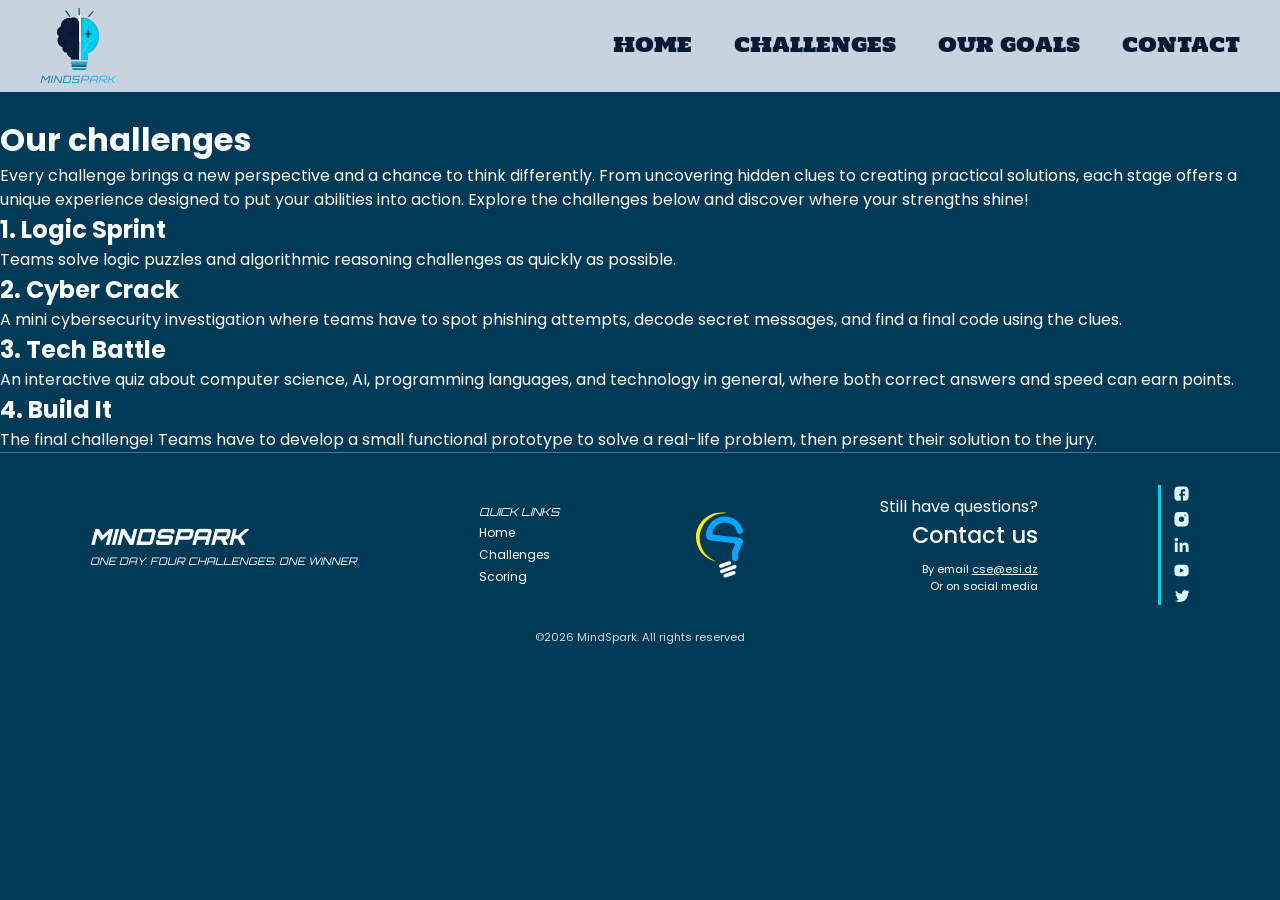
==== challenges.html @ 282cb695 "Add challenges and goals pages" ====
<!DOCTYPE html>
<html lang="en">
<head>
  <meta charset="UTF-8">
  <meta name="viewport" content="width=device-width, initial-scale=1.0">
  <title>Challenges - MindSpark</title>
  <link rel="preconnect" href="https://fonts.googleapis.com">
  <link rel="preconnect" href="https://fonts.gstatic.com" crossorigin>
  <link href="https://fonts.googleapis.com/css2?family=Alfa+Slab+One&family=Holtwood+One+SC&family=JetBrains+Mono&family=Orbitron:wght@500;700;900&family=Poppins:wght@400;500;600&display=swap" rel="stylesheet">
  <link rel="stylesheet" href="style.css">
  <link rel="stylesheet" href="pages.css">
</head>
<body>

  <!-- ===== HEADER ===== -->
  <header class="site-header">
    <a href="index.html" class="brand">
      <img src="images/mindsparklogo.svg" alt="" class="brand-logo">
      <span class="logo-name">MindSpark</span>
    </a>
    <nav class="nav">
      <a href="index.html">Home</a>
      <a href="challenges.html">Challenges</a>
      <a href="goals.html">Our goals</a>
      <a href="index.html#contact">Contact</a>
    </nav>
  </header>

<main>
  
    <img src="images/star.svg" alt="" class="star star-left">
  <img src="images/star.svg" alt="" class="star star-right">

  <h1 class="page-title">Our challenges</h1>

  <p class="page-intro">
    Every challenge brings a new perspective and a chance to think differently.
    From uncovering hidden clues to creating practical solutions, each stage offers
    a unique experience designed to put your abilities into action. Explore the
    challenges below and discover where your strengths shine!
  </p>

  <!-- Cards -->
  <div class="page-grid">
    
    <article class="page-card">
      <h2>1. Logic Sprint</h2>
      <p>Teams solve logic puzzles and algorithmic reasoning challenges as quickly as possible.</p>
    </article>

    <article class="page-card">
      <h2>2. Cyber Crack</h2>
      <p>A mini cybersecurity investigation where teams have to spot phishing attempts, decode secret messages, and find a final code using the clues.</p>
    </article>

    <article class="page-card">
      <h2>3. Tech Battle</h2>
      <p>An interactive quiz about computer science, AI, programming languages, and technology in general, where both correct answers and speed can earn points.</p>
    </article>

    <article class="page-card">
      <h2>4. Build It</h2>
      <p>The final challenge! Teams have to develop a small functional prototype to solve a real-life problem, then present their solution to the jury.</p>
    </article>
  </div>

</main>

  <!-- ===== FOOTER ===== -->
  <footer id="contact" class="footer">
    <div class="footer-inner">
      <div class="footer-brand">
        <p class="footer-title">MindSpark</p>
        <p class="footer-sub">One day. Four challenges. One winner.</p>
      </div>

      <div class="footer-links">
        <p class="footer-heading">Quick links</p>
        <a href="#home">Home</a>
        <a href="challenges.html">Challenges</a>
        <a href="goals.html">Scoring</a>
      </div>

      <img src="images/cselogo.svg" alt="CSE logo" class="footer-logo">

      <div class="footer-contact">
        <p class="footer-question">Still have questions?</p>
        <p class="footer-contact-title">Contact us</p>
        <p class="footer-small">By email <a href="mailto:cse@esi.dz">cse@esi.dz</a></p>
        <p class="footer-small">Or on social media</p>
      </div>

      <div class="socials">
        <img src="images/socialmedia.svg" alt="Social media">
      </div>
    </div>
    <p class="copyright">©2026 MindSpark. All rights reserved</p>
  </footer>

  <script src="script.js"></script>

</body>
</html>
---- style.css ----
/* ===== Police Sprintura Demo =====
   Mets le fichier de la police dans un dossier "fonts" et vérifie le nom ci-dessous.
   Si le fichier n'existe pas, le navigateur utilise Orbitron à la place. */
@font-face {
  font-family: 'Sprintura Demo';
  src: url('fonts/Sprintura-Demo.otf') format('opentype');
  font-display: swap;
}

/* ===== Variables (couleurs et polices, tirées de Figma) ===== */
:root {
  --bg: #003a57;
  --header: #c8d3e0;
  --navy: #0a1a33;
  --navy-border: #1f3a5f;
  --cyan: #00cdef;
  --teal: #0086a0;
  --line: #01618d;
  --white: #ffffff;
  --font-title: 'Sprintura Demo', 'Orbitron', sans-serif;
  --font-nav: 'Holtwood One SC', serif;
  --font-quote: 'Alfa Slab One', serif;
  --font-body: 'Poppins', sans-serif;
  --font-mono: 'JetBrains Mono', monospace;
}

* { box-sizing: border-box; margin: 0; padding: 0; }
html { scroll-behavior: smooth; }

body {
  background: var(--bg);
  color: var(--white);
  font-family: var(--font-body);
  line-height: 1.5;
}

a { color: inherit; text-decoration: none; }

/* ===== Header ===== */
.site-header {
  display: flex;
  justify-content: space-between;
  align-items: center;
  background: var(--header);
  padding: 8px 40px;
  position: sticky;
  top: 0;
  z-index: 10;
}
.brand { display: flex; flex-direction: column; align-items: center; line-height: 1; }
.brand-logo { height: 62px; width: auto; display: block; }

/* Texte "MINDSPARK" sous le logo (police Sprintura Demo, dégradé comme dans Figma) */
.logo-name {
  font-family: var(--font-title);
  font-style: italic;
  font-weight: 400;
  text-transform: uppercase;
  letter-spacing: 1px;
  background: linear-gradient(90deg, #01618d, #00cdef);
  -webkit-background-clip: text;
  background-clip: text;
  color: transparent;
}
.brand .logo-name { font-size: 10px; margin-top: 4px; }

.nav { display: flex; gap: 42px; }
.nav a {
  font-family: var(--font-nav);
  font-weight: 400;
  font-size: 20px;
  text-transform: uppercase;
  color: var(--navy);
  padding: 4px 0;
  border-bottom: 2px solid transparent;
  transition: border-color 0.2s;
}
.nav a:hover,
.nav a.active { border-bottom-color: var(--navy); }

/* ===== Hero ===== */
.hero {
  display: flex;
  justify-content: space-between;
  align-items: center;
  gap: 40px;
  max-width: 1100px;
  margin: 0 auto;
  padding: 50px 40px 50px;
}
/* Centre tout le bloc de texte du hero (citation, titre, slogan, dates, bouton) */
.hero-text {
  display: flex;
  flex-direction: column;
  align-items: center;
  text-align: center;
}
.quote {
  font-family: var(--font-quote);
  color: var(--cyan);
  font-weight: 400;
  font-size: 24px;
  margin-bottom: 44px;
}
.title {
  font-family: var(--font-title);
  font-weight: 900;
  font-style: italic;
  font-size: clamp(2.5rem, 7vw, 4.5rem);
  text-transform: uppercase;
  letter-spacing: 2px;
  line-height: 1;
  margin-bottom: 29px;
}
.tagline {
  font-family: var(--font-title);
  font-style: italic;
  text-transform: uppercase;
  font-size: 20px;
  letter-spacing: 1px;
  margin-bottom: 35px;
}
.pills { display: flex; flex-wrap: wrap; gap: 24px; margin-bottom: 62px; }
.pill {
  font-family: var(--font-title);
  font-size: 15px;
  text-transform: uppercase;
  background: rgba(10, 26, 58, 0.5);
  padding: 14px 28px;
  border-radius: 10px;
}

.btn {
  display: inline-block;
  background: var(--cyan);
  color: var(--navy);
  font-size: 20px;
  font-weight: 600;
  padding: 19px 26px;
  border-radius: 999px;
  transition: transform 0.15s, background 0.15s;
}
.btn:hover { background: #33d6f5; transform: translateY(-2px); }

.hero-logo { text-align: center; }
.hero-logo img { width: 180px; max-width: 100%; height: auto; display: block; margin: 0 auto; }
.hero-logo .logo-name { font-size: 22px; margin-top: 10px; }

/* ===== About ===== */
.about {
  max-width: 1100px;
  margin: 0 auto;
  padding: 20px 40px;
}
.section-title {
  font-family: var(--font-body);
  font-weight: 400;
  font-size: 1.1rem;
  color: #8fb3c7;
  margin-bottom: 8px;
}
.divider { border: none; height: 8px; background: var(--line); margin-bottom: 28px; }

.about-text {
  font-family: var(--font-title);
  font-style: italic;
  font-size: 13px;
  text-transform: uppercase;
  letter-spacing: 0.5px;
  margin-bottom: 24px;
}

.rounds {
  display: flex;
  flex-wrap: wrap;
  align-items: center;
  gap: 16px;
  margin-bottom: 24px;
}
.round, .total {
  font-family: var(--font-title);
  font-style: italic;
  font-size: 14px;
  text-transform: uppercase;
  height: 44px;
  padding: 0 24px;
  display: flex;
  align-items: center;
  justify-content: center;
}
.round {
  width: 120px;
  padding: 0;
  background: var(--navy);
  border: 1px solid var(--navy-border);
  border-radius: 15px;
}
.total {
  background: var(--cyan);
  color: var(--navy);
  font-weight: 700;
  border-radius: 20px;
}
.equals { color: var(--cyan); font-weight: 700; }

/* ===== Challenges (cartes) ===== */
.challenges {
  display: grid;
  grid-template-columns: repeat(4, 1fr);
  gap: 24px;
  max-width: 1100px;
  margin: 0 auto;
  padding: 24px 40px 60px;
}
.card {
  background: var(--white);
  color: var(--navy);
  border-radius: 20px;
  border-top: 6px solid var(--navy);
  padding: 20px 24px 28px;
  min-height: 119px;
  text-align: center;
}
.card-1, .card-3 { border-top-color: var(--cyan); }
.card-num {
  display: block;
  text-align: center;
  font-family: var(--font-mono);
  font-size: 14px;
  color: var(--teal);
  margin-bottom: 10px;
}
.card h3 {
  font-family: var(--font-title);
  font-style: italic;
  font-size: 20px;
  text-transform: uppercase;
}

/* ===== Footer ===== */
.footer {
  scroll-margin-top: 70px;
  border-top: 1px solid rgba(255, 255, 255, 0.3);
  padding: 32px 40px 16px;
}
.footer-inner {
  display: flex;
  flex-wrap: wrap;
  justify-content: space-between;
  align-items: center;
  gap: 24px;
  max-width: 1100px;
  margin: 0 auto;
}
.footer-title {
  font-family: var(--font-title);
  font-weight: 900;
  font-style: italic;
  font-size: 1.4rem;
  text-transform: uppercase;
}
.footer-sub { font-family: var(--font-title); font-style: italic; font-size: 0.65rem; text-transform: uppercase; }

.footer-links { display: flex; flex-direction: column; gap: 4px; font-size: 0.75rem; }
.footer-heading { font-family: var(--font-title); font-style: italic; font-size: 0.7rem; text-transform: uppercase; }
.footer-links a:hover { color: var(--cyan); }

.footer-logo { height: 80px; width: auto; }

.footer-contact { text-align: right; }
.footer-question { font-size: 1rem; }
.footer-contact-title { font-size: 1.4rem; font-weight: 500; margin-bottom: 8px; }
.footer-small { font-size: 0.7rem; }
.footer-small a { text-decoration: underline; }

.socials { border-left: 3px solid var(--cyan); padding-left: 12px; }
.socials img { height: 120px; width: auto; display: block; }

.copyright { text-align: center; font-size: 0.7rem; margin-top: 24px; opacity: 0.8; }

/* ===== Responsive (tablette et mobile) ===== */
@media (max-width: 900px) {
  .challenges { grid-template-columns: repeat(2, 1fr); }
}
@media (max-width: 700px) {
  .site-header { flex-direction: column; gap: 8px; padding: 8px 16px; }
  .brand-logo { height: 56px; }
  .nav { gap: 16px; flex-wrap: wrap; justify-content: center; }
  .nav a { font-size: 0.8rem; }
  .hero { flex-direction: column-reverse; text-align: center; padding: 32px 20px; }
  .pills { justify-content: center; }
  .hero-logo img { width: 150px; }
  .about, .challenges, .footer { padding-left: 20px; padding-right: 20px; }
  .challenges { grid-template-columns: 1fr; }
  .footer-inner { flex-direction: column; text-align: center; }
  .footer-contact { text-align: center; }
  .socials { border-left: none; padding-left: 0; }
}
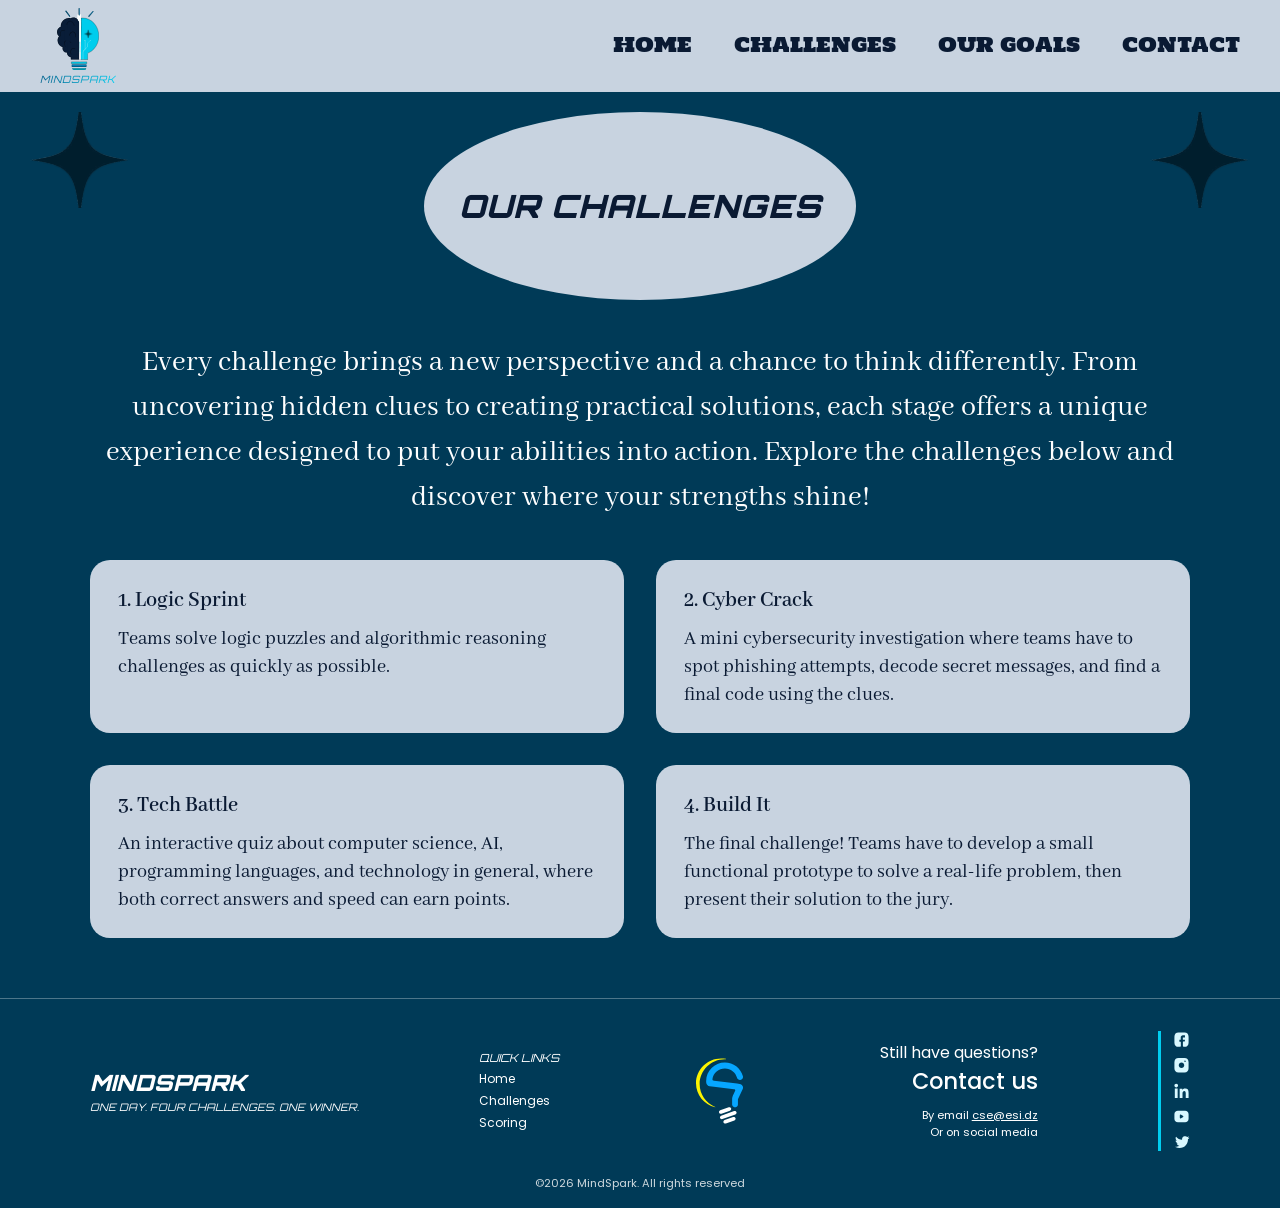
==== commit 3ced0c5f: "Add challenges and goals pages" ====
--- a/challenges.html
+++ b/challenges.html
@@ -6,7 +6,7 @@
   <title>Challenges - MindSpark</title>
   <link rel="preconnect" href="https://fonts.googleapis.com">
   <link rel="preconnect" href="https://fonts.gstatic.com" crossorigin>
-  <link href="https://fonts.googleapis.com/css2?family=Alfa+Slab+One&family=Holtwood+One+SC&family=JetBrains+Mono&family=Orbitron:wght@500;700;900&family=Poppins:wght@400;500;600&display=swap" rel="stylesheet">
+  <link href="https://fonts.googleapis.com/css2?family=Alfa+Slab+One&family=Holtwood+One+SC&family=JetBrains+Mono&family=Orbitron:wght@500;700;900&family=Poppins:wght@400;500;600&family=Abhaya+Libre:wght@600&display=swap" rel="stylesheet">
   <link rel="stylesheet" href="style.css">
   <link rel="stylesheet" href="pages.css">
 </head>
@@ -28,8 +28,8 @@
 
 <main>
   
-    <img src="images/star.svg" alt="" class="star star-left">
-  <img src="images/star.svg" alt="" class="star star-right">
+    <img src="images/star.png" alt="" class="star star-left">
+    <img src="images/star.png" alt="" class="star star-right">
 
   <h1 class="page-title">Our challenges</h1>
 
--- a/pages.css
+++ b/pages.css
@@ -0,0 +1,86 @@
+main {
+  padding: 20px 40px 60px;
+  position: relative;
+}
+
+.page-intro,
+.page-grid {
+  max-width: 1100px;
+  margin: 0 auto;
+}
+
+.star {
+  position: absolute;
+  width: 100px;
+  opacity: 0.69;
+  pointer-events:none;
+}
+
+.star-left {
+  top: 20px;
+  left: 30px;
+}
+
+.star-right {
+  top: 20px;
+  right: 30px;
+}
+/* ==================================================*/
+.page-title {
+  font-family: var(--font-title);
+  font-size: 32px;
+  font-style: italic;
+  font-weight: 900;
+  text-transform: uppercase;
+  letter-spacing: 1px;
+  text-align: center;
+  color: var(--navy);
+  background: var(--header);
+  padding: 70px 35px;
+  border-radius: 50%;
+  width: fit-content;
+  margin: 0 auto 40px;
+}
+
+.page-intro {
+  font-family: 'Abhaya Libre', serif;
+  font-size: 30px;
+  line-height: 1.5;
+  text-align: center;
+  margin-bottom: 40px;
+}
+
+.page-grid {
+  display: grid;
+  grid-template-columns: repeat(2, 1fr);
+  gap: 32px;
+}
+
+.page-card {
+  font-family: 'Abhaya Libre', serif;
+  color: var(--navy);
+  background: var(--header);
+  border-radius: 20px;
+  padding: 24px 28px;
+}
+
+.page-card h2 {
+  font-size: 22px;
+  font-weight: 600;
+  margin-bottom: 8px;
+}
+
+.page-card p {
+  font-size: 20px;
+  line-height: 1.4;
+}
+
+/* Responsive design */
+
+@media (max-width: 700px) {
+  main { padding: 20px; }
+  .page-grid { grid-template-columns: 1fr; }
+  .page-title { font-size: 22px; padding: 20px 32px; }
+  .page-intro { font-size: 18px; }
+  .star { width: 50px; }
+}
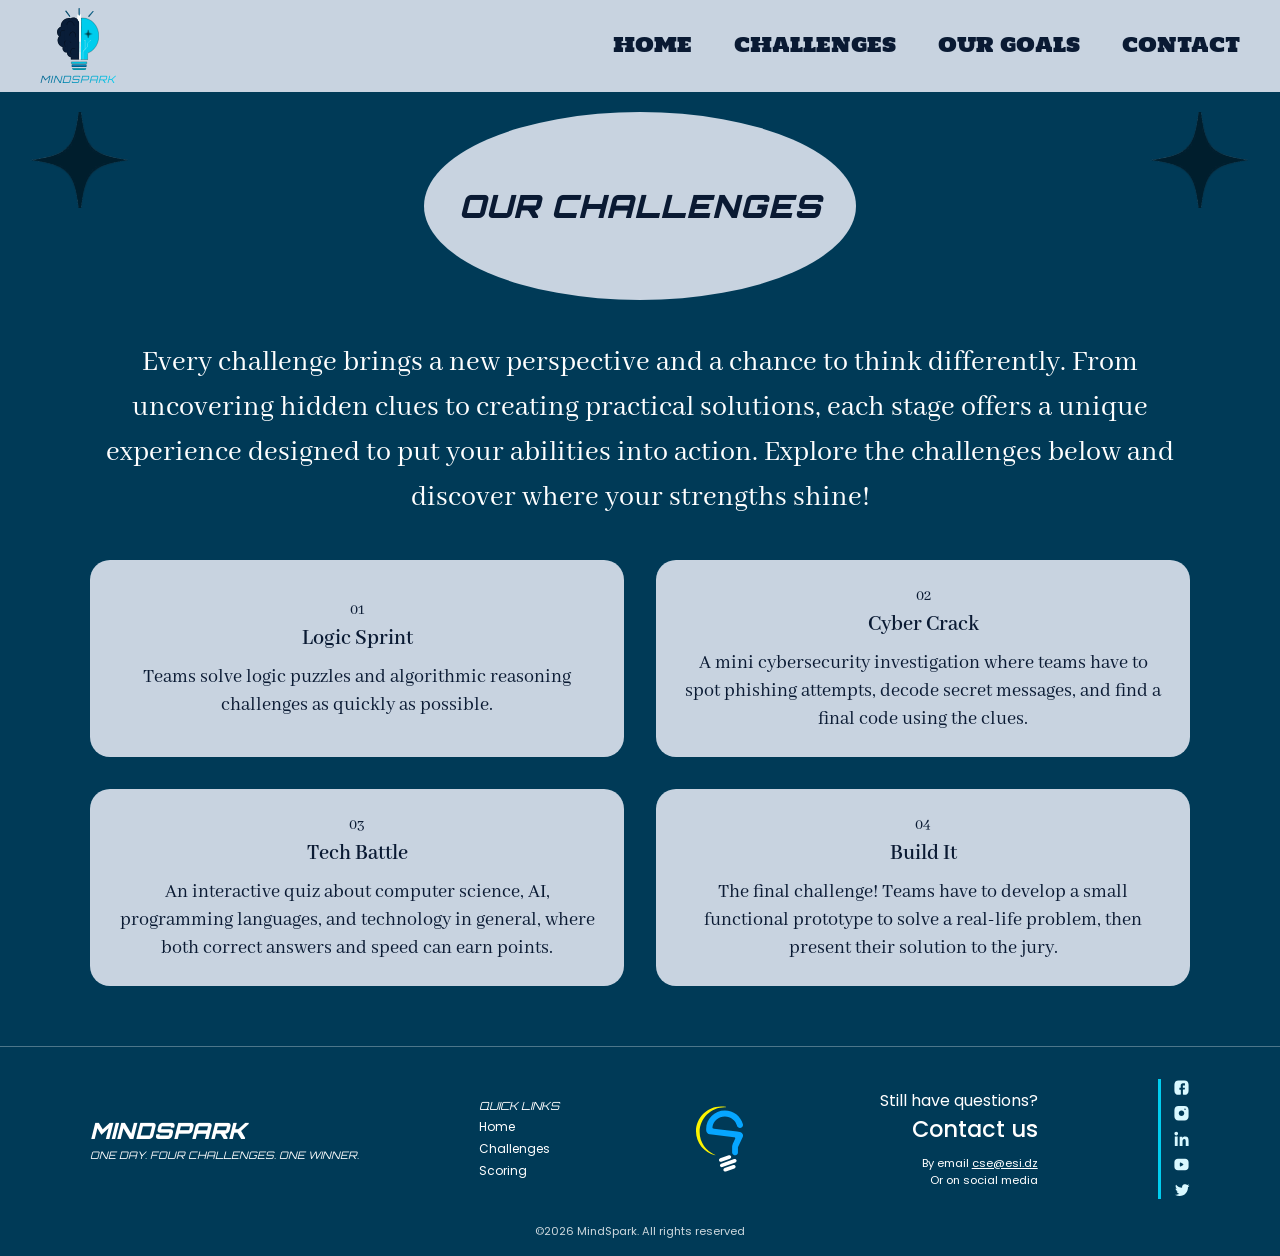
==== commit 22d43044: "Enhance challenge cards with interactive design and images" ====
--- a/challenges.html
+++ b/challenges.html
@@ -43,25 +43,33 @@
   <!-- Cards -->
   <div class="page-grid">
     
-    <article class="page-card">
-      <h2>1. Logic Sprint</h2>
-      <p>Teams solve logic puzzles and algorithmic reasoning challenges as quickly as possible.</p>
-    </article>
+    <article class="page-card card-interactive" tabindex="0">
+  <span class="card-number">01</span>
+  <h2>Logic Sprint</h2>
+  <p class="card-text">Teams solve logic puzzles and algorithmic reasoning challenges as quickly as possible.</p>
+  <img class="card-image" src="images/logic-sprint.png" alt="">
+</article>
 
-    <article class="page-card">
-      <h2>2. Cyber Crack</h2>
-      <p>A mini cybersecurity investigation where teams have to spot phishing attempts, decode secret messages, and find a final code using the clues.</p>
-    </article>
+<article class="page-card card-interactive" tabindex="0">
+  <span class="card-number">02</span>
+  <h2>Cyber Crack</h2>
+  <p class="card-text">A mini cybersecurity investigation where teams have to spot phishing attempts, decode secret messages, and find a final code using the clues.</p>
+  <img class="card-image" src="images/cyber-crack.png" alt="">
+</article>
 
-    <article class="page-card">
-      <h2>3. Tech Battle</h2>
-      <p>An interactive quiz about computer science, AI, programming languages, and technology in general, where both correct answers and speed can earn points.</p>
-    </article>
+<article class="page-card card-interactive" tabindex="0">
+  <span class="card-number">03</span>
+  <h2>Tech Battle</h2>
+  <p class="card-text">An interactive quiz about computer science, AI, programming languages, and technology in general, where both correct answers and speed can earn points.</p>
+  <img class="card-image" src="images/tech-battle.png" alt="">
+</article>
 
-    <article class="page-card">
-      <h2>4. Build It</h2>
-      <p>The final challenge! Teams have to develop a small functional prototype to solve a real-life problem, then present their solution to the jury.</p>
-    </article>
+<article class="page-card card-interactive" tabindex="0">
+  <span class="card-number">04</span>
+  <h2>Build It</h2>
+  <p class="card-text">The final challenge! Teams have to develop a small functional prototype to solve a real-life problem, then present their solution to the jury.</p>
+  <img class="card-image" src="images/build-it.png" alt="">
+</article>
   </div>
 
 </main>
--- a/pages.css
+++ b/pages.css
@@ -83,4 +83,22 @@
   .page-title { font-size: 22px; padding: 20px 32px; }
   .page-intro { font-size: 18px; }
   .star { width: 50px; }
-}+}
+
+/*=========CARD INTERACTIVE */
+
+.card-interactive {
+  min-height: 160px;
+  display: flex;
+  flex-direction: column;
+  justify-content: center;
+  align-items: center;
+  text-align: center;
+  overflow: hidden;
+  cursor: pointer;
+}
+
+/* Images are hidden until the expanded view */
+.card-image {
+  display: none;
+}
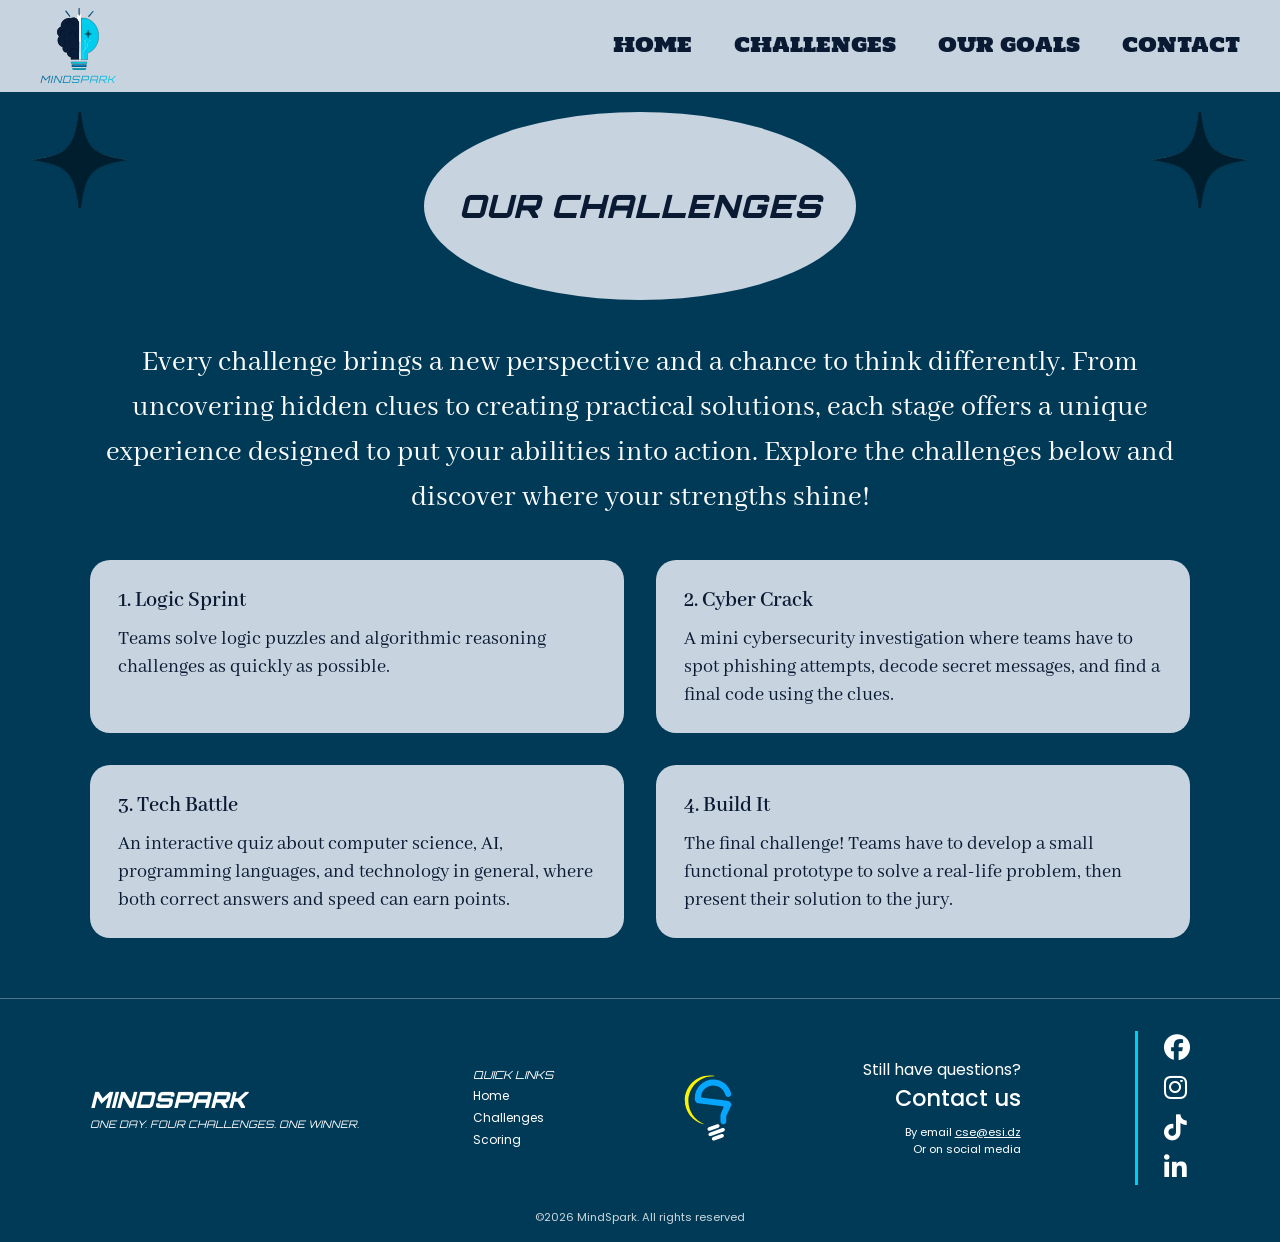
==== commit cf635d2f: "last changes socila media links date links" ====
--- a/challenges.html
+++ b/challenges.html
@@ -6,6 +6,7 @@
   <title>Challenges - MindSpark</title>
   <link rel="preconnect" href="https://fonts.googleapis.com">
   <link rel="preconnect" href="https://fonts.gstatic.com" crossorigin>
+  <link rel="stylesheet" href="https://cdnjs.cloudflare.com/ajax/libs/font-awesome/6.7.2/css/all.min.css">
   <link href="https://fonts.googleapis.com/css2?family=Alfa+Slab+One&family=Holtwood+One+SC&family=JetBrains+Mono&family=Orbitron:wght@500;700;900&family=Poppins:wght@400;500;600&family=Abhaya+Libre:wght@600&display=swap" rel="stylesheet">
   <link rel="stylesheet" href="style.css">
   <link rel="stylesheet" href="pages.css">
@@ -43,33 +44,25 @@
   <!-- Cards -->
   <div class="page-grid">
     
-    <article class="page-card card-interactive" tabindex="0">
-  <span class="card-number">01</span>
-  <h2>Logic Sprint</h2>
-  <p class="card-text">Teams solve logic puzzles and algorithmic reasoning challenges as quickly as possible.</p>
-  <img class="card-image" src="images/logic-sprint.png" alt="">
-</article>
+    <article class="page-card">
+      <h2>1. Logic Sprint</h2>
+      <p>Teams solve logic puzzles and algorithmic reasoning challenges as quickly as possible.</p>
+    </article>
 
-<article class="page-card card-interactive" tabindex="0">
-  <span class="card-number">02</span>
-  <h2>Cyber Crack</h2>
-  <p class="card-text">A mini cybersecurity investigation where teams have to spot phishing attempts, decode secret messages, and find a final code using the clues.</p>
-  <img class="card-image" src="images/cyber-crack.png" alt="">
-</article>
+    <article class="page-card">
+      <h2>2. Cyber Crack</h2>
+      <p>A mini cybersecurity investigation where teams have to spot phishing attempts, decode secret messages, and find a final code using the clues.</p>
+    </article>
 
-<article class="page-card card-interactive" tabindex="0">
-  <span class="card-number">03</span>
-  <h2>Tech Battle</h2>
-  <p class="card-text">An interactive quiz about computer science, AI, programming languages, and technology in general, where both correct answers and speed can earn points.</p>
-  <img class="card-image" src="images/tech-battle.png" alt="">
-</article>
+    <article class="page-card">
+      <h2>3. Tech Battle</h2>
+      <p>An interactive quiz about computer science, AI, programming languages, and technology in general, where both correct answers and speed can earn points.</p>
+    </article>
 
-<article class="page-card card-interactive" tabindex="0">
-  <span class="card-number">04</span>
-  <h2>Build It</h2>
-  <p class="card-text">The final challenge! Teams have to develop a small functional prototype to solve a real-life problem, then present their solution to the jury.</p>
-  <img class="card-image" src="images/build-it.png" alt="">
-</article>
+    <article class="page-card">
+      <h2>4. Build It</h2>
+      <p>The final challenge! Teams have to develop a small functional prototype to solve a real-life problem, then present their solution to the jury.</p>
+    </article>
   </div>
 
 </main>
@@ -83,11 +76,11 @@
       </div>
 
       <div class="footer-links">
-        <p class="footer-heading">Quick links</p>
-        <a href="#home">Home</a>
-        <a href="challenges.html">Challenges</a>
-        <a href="goals.html">Scoring</a>
-      </div>
+  <p class="footer-heading">Quick links</p>
+  <p>Home</p>
+  <p>Challenges</p>
+  <p>Scoring</p>
+</div>
 
       <img src="images/cselogo.svg" alt="CSE logo" class="footer-logo">
 
@@ -98,9 +91,21 @@
         <p class="footer-small">Or on social media</p>
       </div>
 
+     
       <div class="socials">
-        <img src="images/socialmedia.svg" alt="Social media">
-      </div>
+  <a href="https://www.facebook.com/share/1VjMFoWEGK/" target="_blank" rel="noopener noreferrer" aria-label="Facebook">
+    <i class="fa-brands fa-facebook"></i>
+  </a>
+  <a href="https://www.instagram.com/cse.club?mdxt=NXhveTd4ZTdyaWZw" target="_blank" rel="noopener noreferrer" aria-label="Instagram">
+    <i class="fa-brands fa-instagram"></i>
+  </a>
+  <a href="https://www.tiktok.com/@cse.club?_r=1&_t=ZS-9BA3xOVMsVj" target="_blank" rel="noopener noreferrer" aria-label="TikTok">
+    <i class="fa-brands fa-tiktok"></i>
+  </a>
+  <a href="https://cse.club/?fbclid=IwVERDUAVZ0J1leHRuA2FlbQIxMABwZG9mAXNydGMGYXBwX2lkDDM1MDY4NTUzMTcyOAABH925kTKitYzZVvyW46TVlISAHkhtGbdVegkDOoveREduNSabRCrUwSxsLre5_aem_7GPtIo8prLgBS6XtbK8KRQ" target="_blank" rel="noopener noreferrer" aria-label="LinkedIn">
+    <i class="fa-brands fa-linkedin-in"></i>
+  </a>
+</div>
     </div>
     <p class="copyright">©2026 MindSpark. All rights reserved</p>
   </footer>
--- a/style.css
+++ b/style.css
@@ -295,4 +295,102 @@
   .footer-inner { flex-direction: column; text-align: center; }
   .footer-contact { text-align: center; }
   .socials { border-left: none; padding-left: 0; }
+}
+
+
+/* ===== Agenda ===== */
+.agenda {
+  max-width: 1100px;
+  margin: 0 auto;
+  padding: 20px 40px 60px;
+}
+
+.agenda-table {
+  width: 100%;
+  border-collapse: collapse;
+}
+/* Header row stays for screen readers, hidden visually */
+.agenda-table thead {
+  position: absolute;
+  width: 1px;
+  height: 1px;
+  overflow: hidden;
+  clip: rect(0 0 0 0);
+  white-space: nowrap;
+}
+.agenda-table td {
+  padding: 14px 0;
+  vertical-align: middle;
+  border-bottom: 1px solid rgba(255, 255, 255, 0.2);
+}
+.agenda-table tr:last-child td { border-bottom: none; }
+
+.agenda-table td:first-child {
+  width: 220px;
+  padding-right: 16px;
+  font-family: var(--font-title);
+  font-style: italic;
+  font-weight: 700;
+  font-size: 18px;
+  white-space: nowrap;
+}
+.agenda-table td:nth-child(2) {
+  padding-right: 16px;
+  font-size: 16px;
+}
+.agenda-table td:last-child {
+  text-align: right;
+  white-space: nowrap;
+}
+
+/* Challenge rows are highlighted, breaks are dimmed */
+.is-round td:first-child { color: var(--cyan); }
+.is-round td:nth-child(2) { font-weight: 600; }
+.is-break td { color: #8fb3c7; }
+
+.round-tag {
+  display: inline-block;
+  background: var(--cyan);
+  color: var(--navy);
+  font-family: var(--font-title);
+  font-style: italic;
+  font-weight: 700;
+  font-size: 12px;
+  letter-spacing: 1px;
+  text-transform: uppercase;
+  padding: 6px 14px;
+  border-radius: 999px;
+}
+
+@media (max-width: 700px) {
+  .agenda { padding-left: 20px; padding-right: 20px; }
+  .agenda-table, .agenda-table tbody, .agenda-table tr, .agenda-table td { display: block; }
+  .agenda-table tr { padding: 14px 0; border-bottom: 1px solid rgba(255, 255, 255, 0.2); }
+  .agenda-table tr:last-child { border-bottom: none; }
+  .agenda-table td, .agenda-table tr:last-child td { padding: 0; border-bottom: none; }
+  .agenda-table td:first-child { width: auto; font-size: 15px; }
+  .agenda-table td:nth-child(2) { margin-top: 4px; font-size: 15px; }
+  .agenda-table td:last-child { text-align: left; margin-top: 8px; }
+  .agenda-table td:last-child:empty { display: none; }
+}
+/* ===== Social media icons ===== */
+.socials {
+  display: flex;
+  flex-direction: column;
+  justify-content: space-between;
+  gap: 14px;
+  border-left: 3px solid var(--cyan);
+  padding: 4px 0 4px 26px;
+}
+
+.socials a {
+  color: var(--white);
+  font-size: 26px;
+  line-height: 1;
+  transition: color 0.2s, transform 0.2s;
+}
+
+.socials a:hover {
+  color: var(--cyan);
+  transform: scale(1.15);
 }
--- a/pages.css
+++ b/pages.css
@@ -84,21 +84,11 @@
   .page-intro { font-size: 18px; }
   .star { width: 50px; }
 }
-
-/*=========CARD INTERACTIVE */
-
-.card-interactive {
-  min-height: 160px;
-  display: flex;
-  flex-direction: column;
-  justify-content: center;
-  align-items: center;
-  text-align: center;
-  overflow: hidden;
-  cursor: pointer;
+@media (max-width: 700px) {
+  main { padding: 20px; }
+  .page-grid { grid-template-columns: 1fr; }
+  .page-title { font-size: 22px; padding: 20px 32px; }
+  .page-intro { font-size: 18px; }
+  .star { width: 50px; }
 }
 
-/* Images are hidden until the expanded view */
-.card-image {
-  display: none;
-}
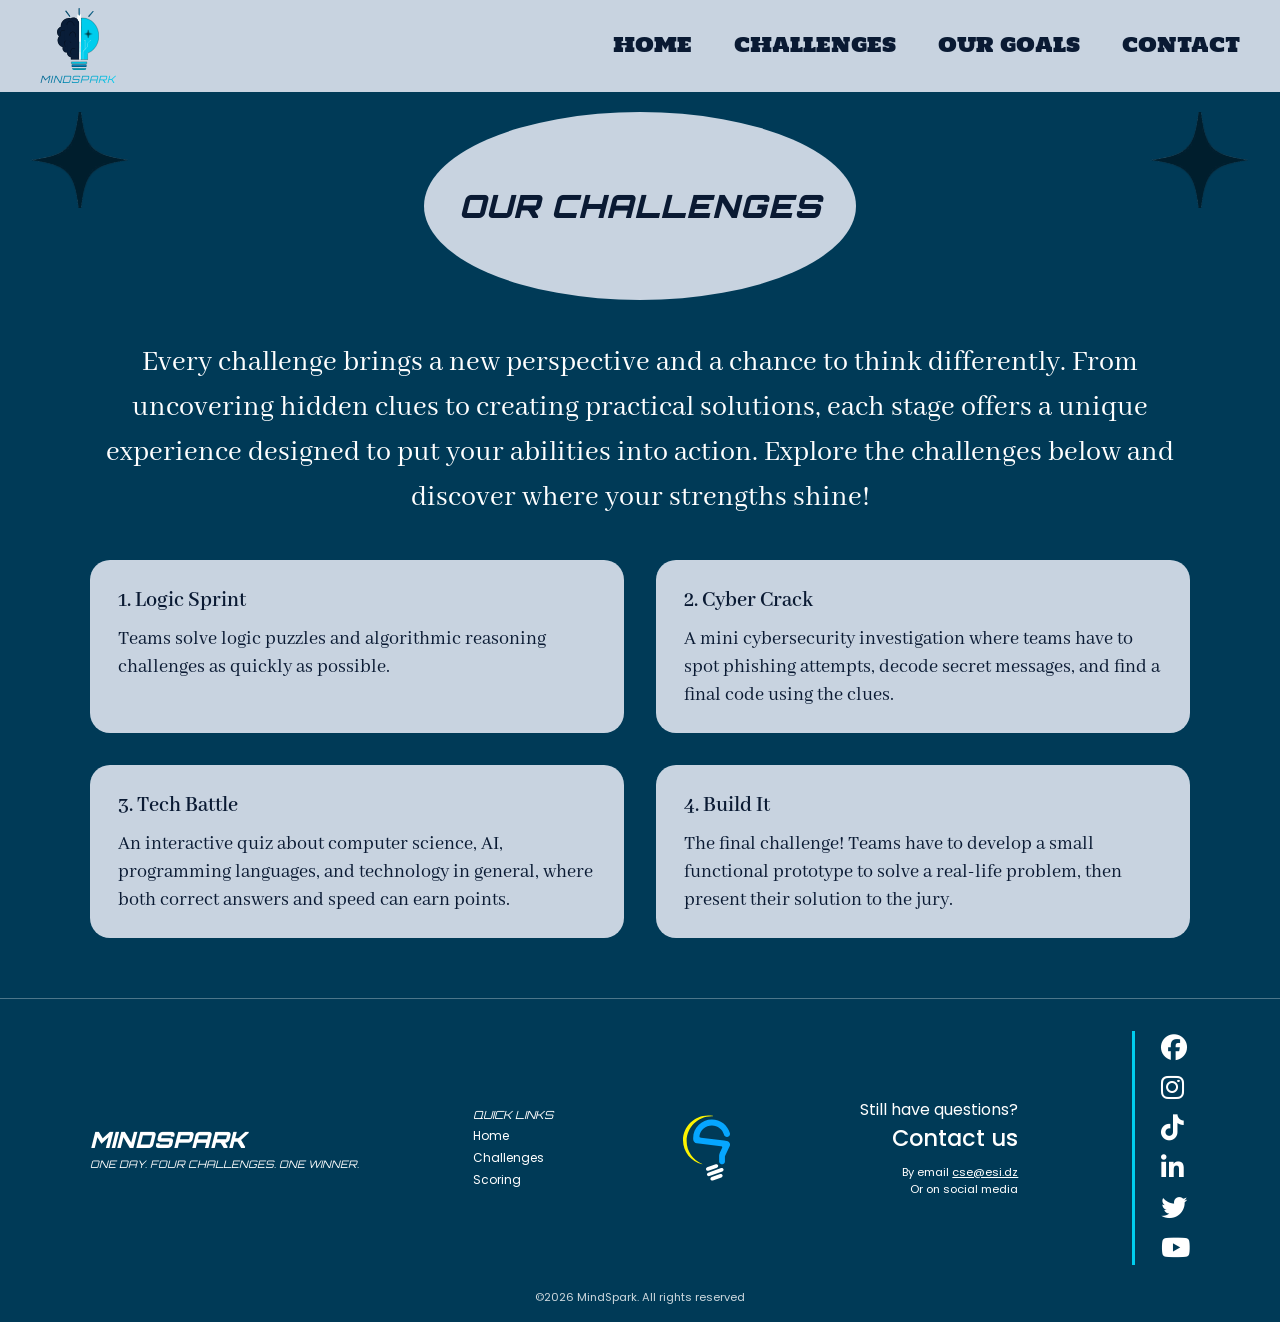
==== commit f33bf7c2: "last changes socila media links date links plus" ====
--- a/challenges.html
+++ b/challenges.html
@@ -105,6 +105,12 @@
   <a href="https://cse.club/?fbclid=IwVERDUAVZ0J1leHRuA2FlbQIxMABwZG9mAXNydGMGYXBwX2lkDDM1MDY4NTUzMTcyOAABH925kTKitYzZVvyW46TVlISAHkhtGbdVegkDOoveREduNSabRCrUwSxsLre5_aem_7GPtIo8prLgBS6XtbK8KRQ" target="_blank" rel="noopener noreferrer" aria-label="LinkedIn">
     <i class="fa-brands fa-linkedin-in"></i>
   </a>
+   <a href="https://x.com/CSESI_Club" target="_blank" rel="noopener noreferrer" aria-label="Twitter">
+    <i class="fa-brands fa-twitter"></i>
+  </a>
+  <a href="https://youtube.com/@clubscientifiqueesi-cse?si=iD1LJRL5P8VQDXyn" target="_blank" rel="noopener noreferrer" aria-label="YouTube">
+    <i class="fa-brands fa-youtube"></i>
+  </a>
 </div>
     </div>
     <p class="copyright">©2026 MindSpark. All rights reserved</p>
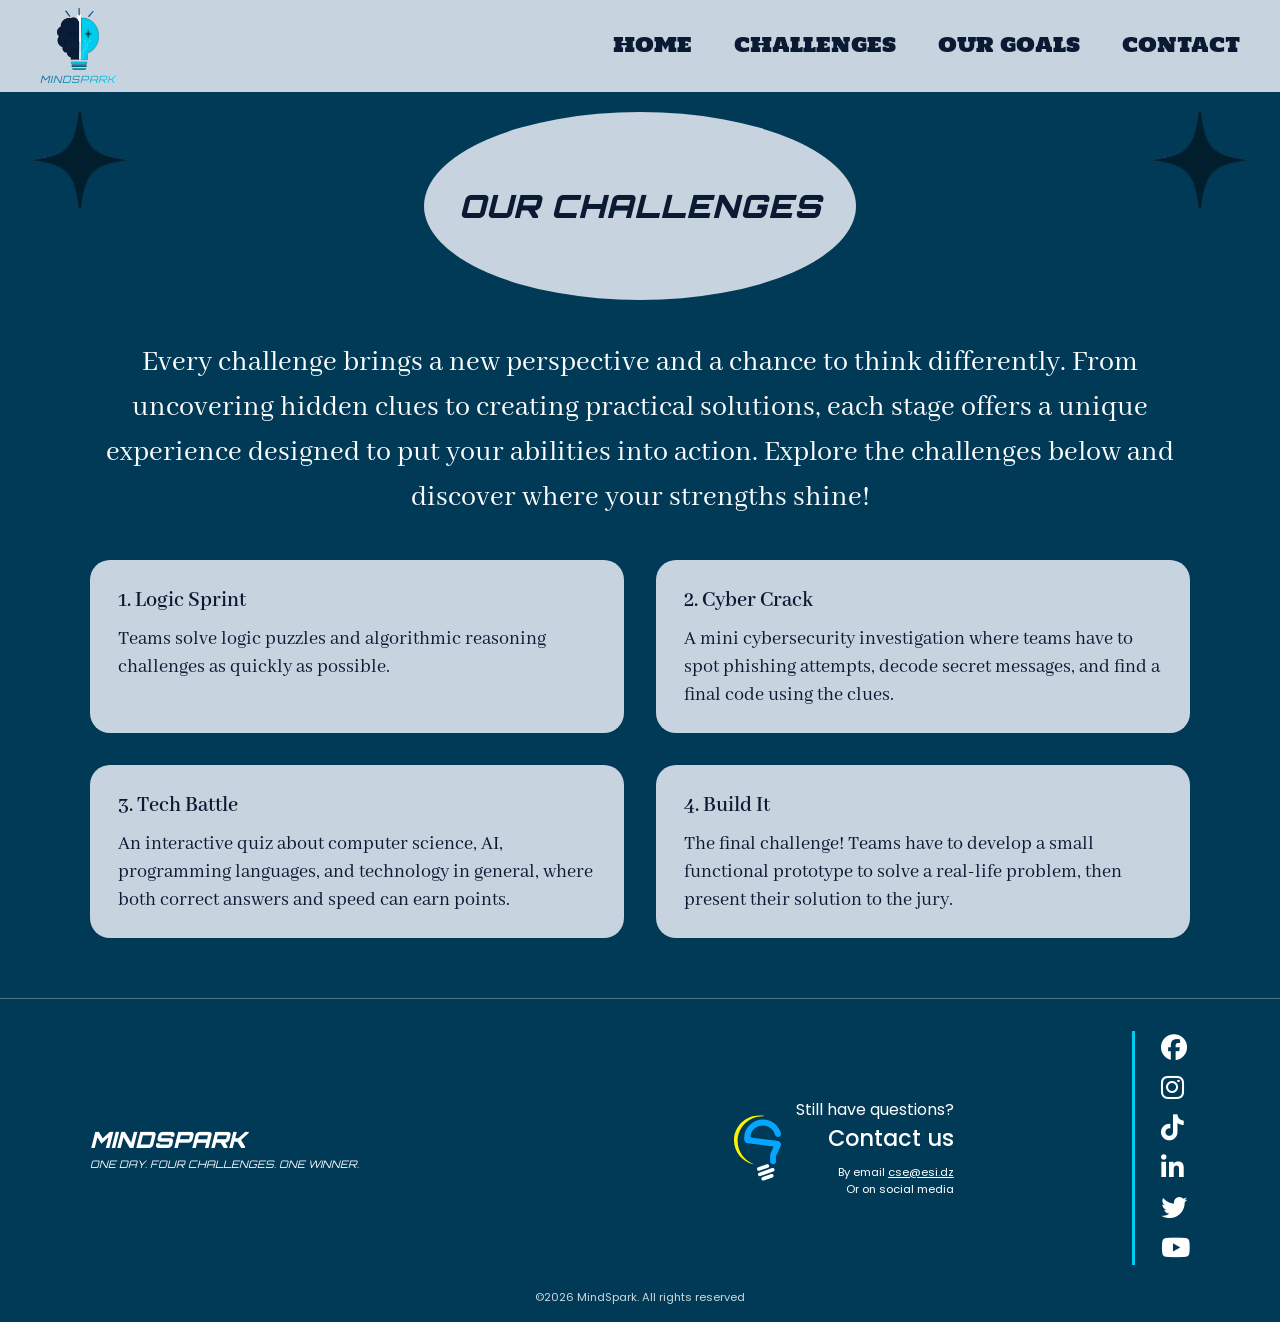
==== commit b09b87c7: "fix social media links with las edits" ====
--- a/challenges.html
+++ b/challenges.html
@@ -75,12 +75,7 @@
         <p class="footer-sub">One day. Four challenges. One winner.</p>
       </div>
 
-      <div class="footer-links">
-  <p class="footer-heading">Quick links</p>
-  <p>Home</p>
-  <p>Challenges</p>
-  <p>Scoring</p>
-</div>
+      
 
       <img src="images/cselogo.svg" alt="CSE logo" class="footer-logo">
 
@@ -99,7 +94,7 @@
   <a href="https://www.instagram.com/cse.club?mdxt=NXhveTd4ZTdyaWZw" target="_blank" rel="noopener noreferrer" aria-label="Instagram">
     <i class="fa-brands fa-instagram"></i>
   </a>
-  <a href="https://www.tiktok.com/@cse.club?_r=1&_t=ZS-9BA3xOVMsVj" target="_blank" rel="noopener noreferrer" aria-label="TikTok">
+  <a href="https://www.linkedin.com/company/cse-club/" target="_blank" rel="noopener noreferrer" aria-label="TikTok">
     <i class="fa-brands fa-tiktok"></i>
   </a>
   <a href="https://cse.club/?fbclid=IwVERDUAVZ0J1leHRuA2FlbQIxMABwZG9mAXNydGMGYXBwX2lkDDM1MDY4NTUzMTcyOAABH925kTKitYzZVvyW46TVlISAHkhtGbdVegkDOoveREduNSabRCrUwSxsLre5_aem_7GPtIo8prLgBS6XtbK8KRQ" target="_blank" rel="noopener noreferrer" aria-label="LinkedIn">
--- a/style.css
+++ b/style.css
@@ -265,7 +265,11 @@
 .footer-heading { font-family: var(--font-title); font-style: italic; font-size: 0.7rem; text-transform: uppercase; }
 .footer-links a:hover { color: var(--cyan); }
 
-.footer-logo { height: 80px; width: auto; }
+.footer-logo {
+  height: 80px;
+  width: auto;
+  transform: translateX(180px);
+}
 
 .footer-contact { text-align: right; }
 .footer-question { font-size: 1rem; }
